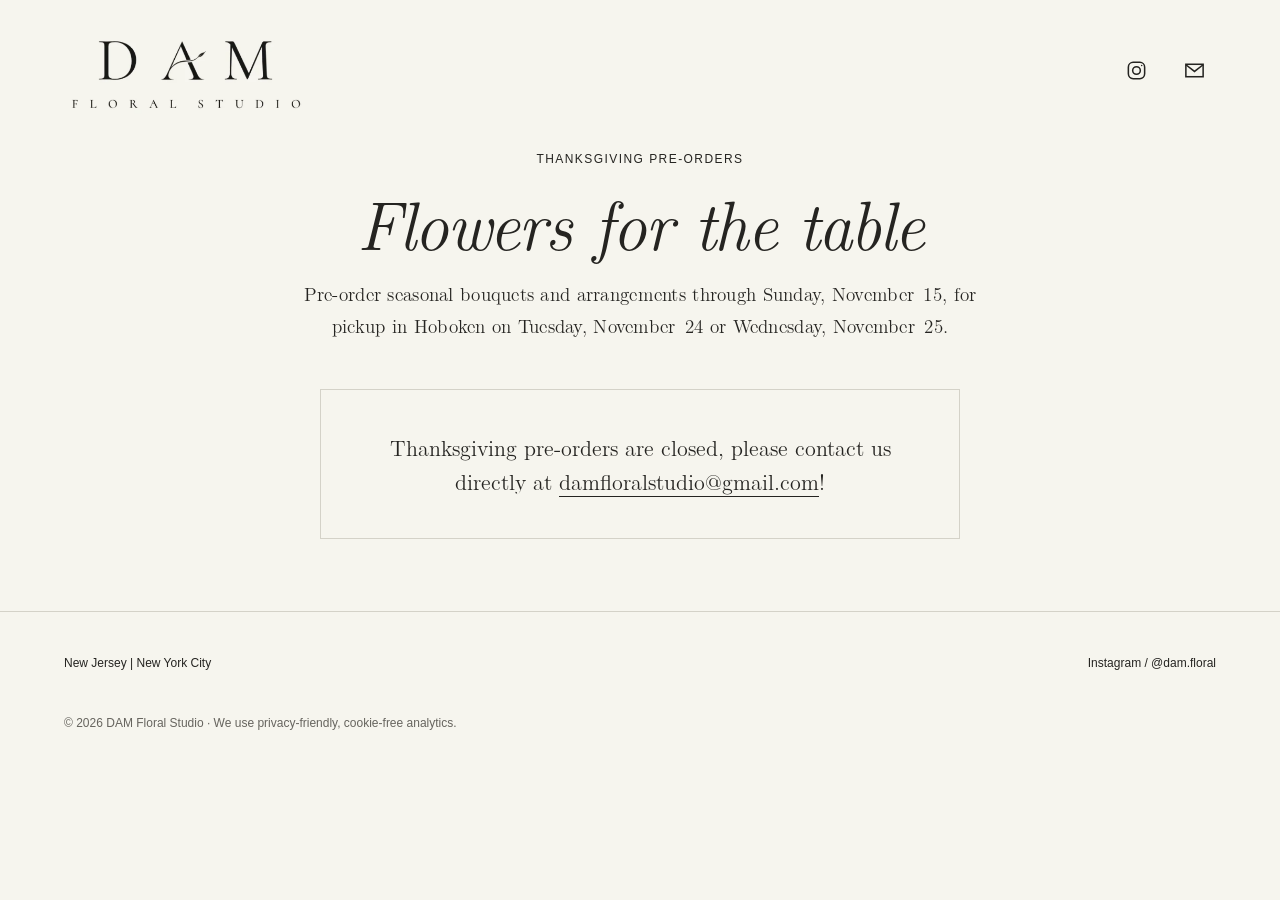
==== threads/index.html @ 6938be05 "Add damfloralstudio.com/threads short link for Threads posts Threads shortens long links and drops t" ====
<!doctype html>
<html lang="en">
<head>
<meta charset="utf-8"><meta name="viewport" content="width=device-width, initial-scale=1">
<title>DAM Floral Studio | Thanksgiving Pre-orders</title>
<meta name="robots" content="noindex">
<!-- Short link for Threads posts: forwards to the pre-order page with UTM tags so Umami counts the visit under Threads. -->
<link rel="canonical" href="https://damfloralstudio.com/thanksgiving.html">
<meta http-equiv="refresh" content="0; url=/thanksgiving.html?utm_source=threads&amp;utm_medium=social&amp;utm_campaign=thanksgiving">
<script>location.replace('/thanksgiving.html?utm_source=threads&utm_medium=social&utm_campaign=thanksgiving');</script>
<style>body{margin:0;background:#f6f5ee;color:#252421;font:16px/1.6 Arial,Helvetica,sans-serif;text-align:center;padding:60px 16px}a{color:inherit}</style>
</head>
<body>
<p><a href="/thanksgiving.html?utm_source=threads&amp;utm_medium=social&amp;utm_campaign=thanksgiving">Continue to Thanksgiving pre-orders</a></p>
</body>
</html>
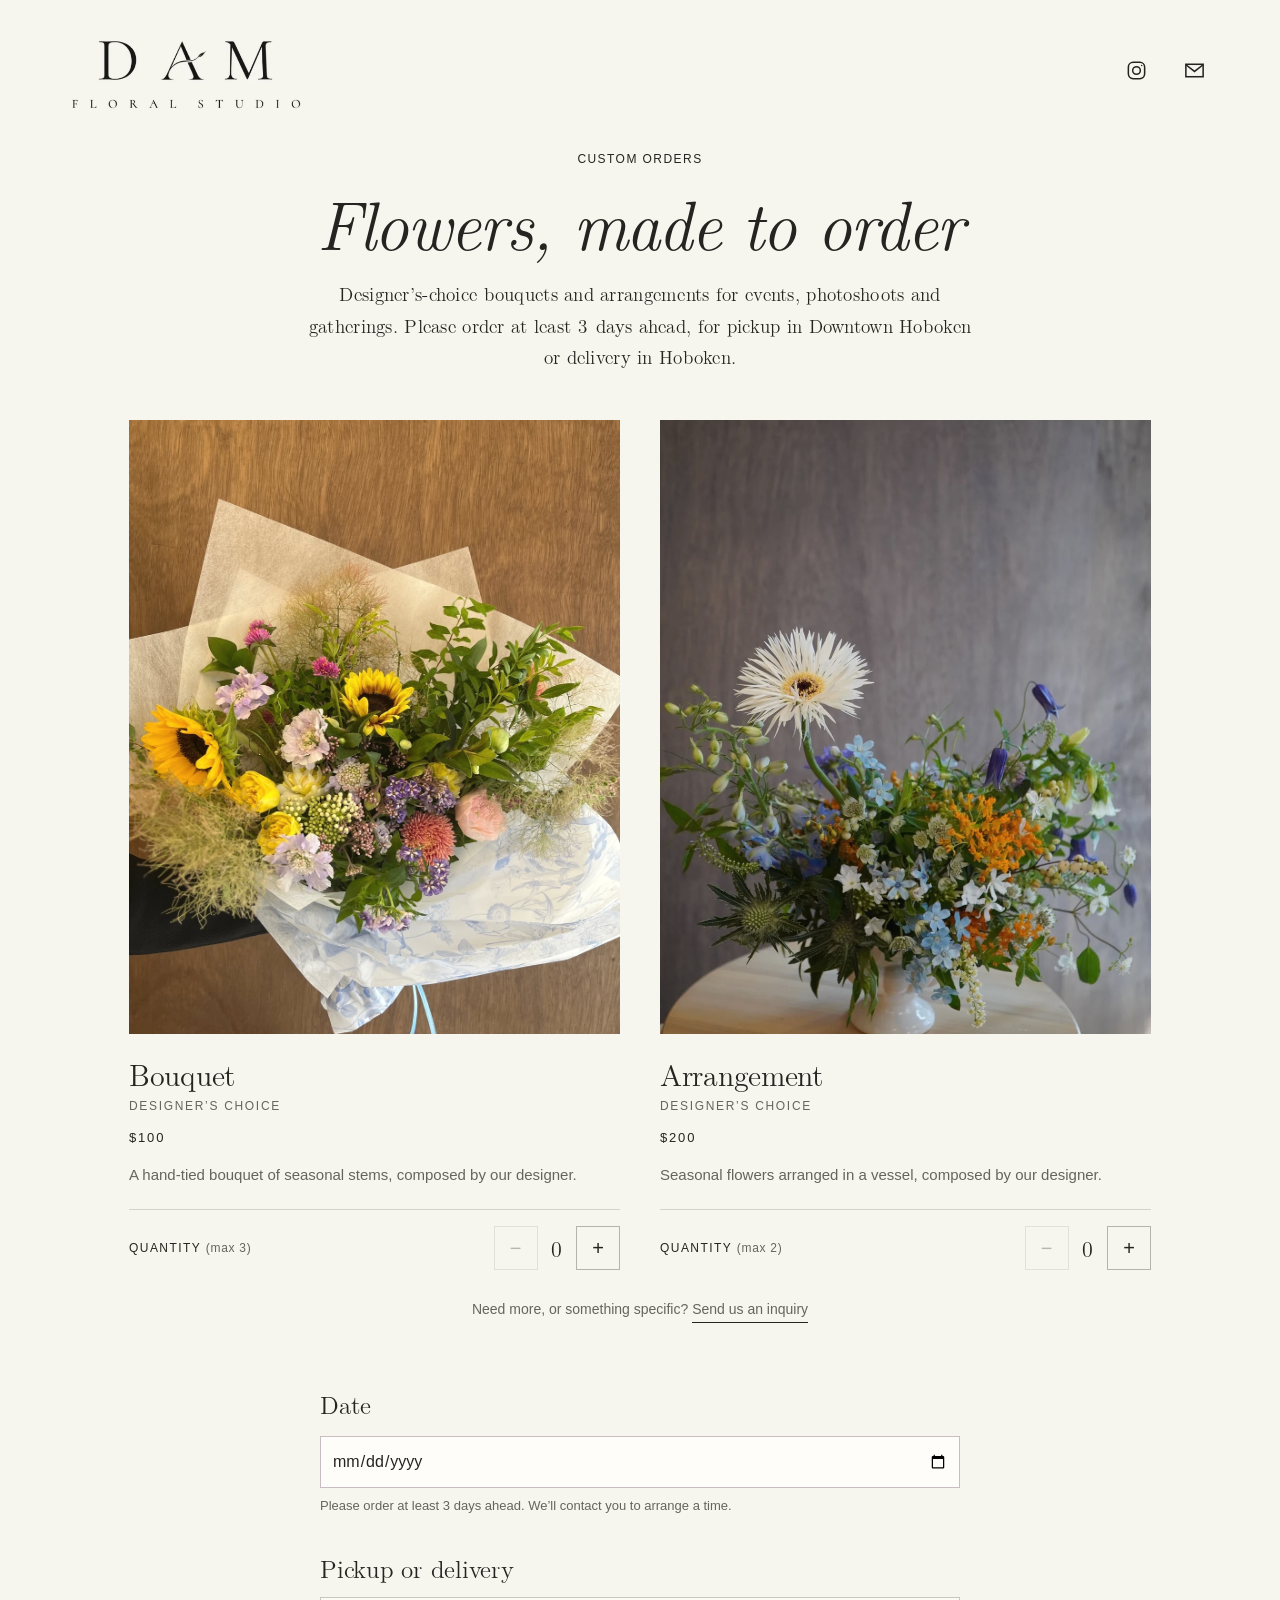
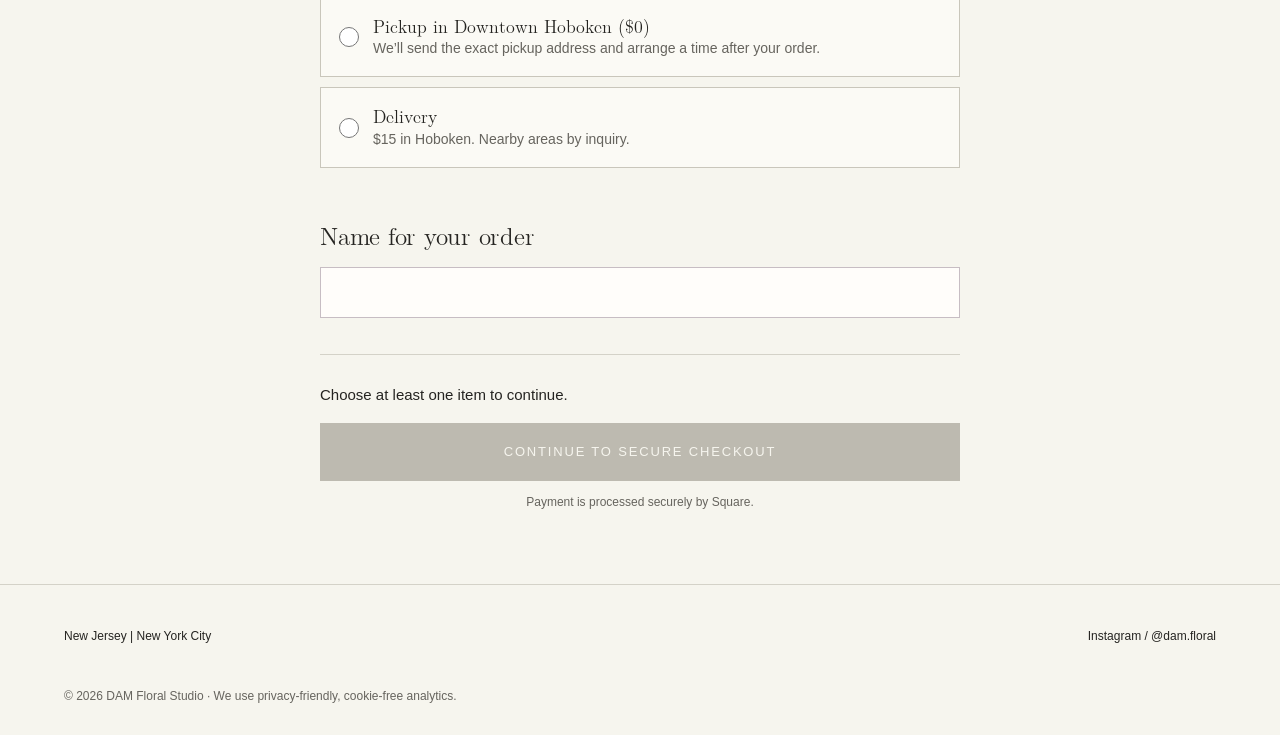
==== commit 540ea498: "Add custom order page (pickup or Hoboken delivery); retire Thanksgiving pages - order.html / order.j" ====
--- a/threads/index.html
+++ b/threads/index.html
@@ -2,15 +2,15 @@
 <html lang="en">
 <head>
 <meta charset="utf-8"><meta name="viewport" content="width=device-width, initial-scale=1">
-<title>DAM Floral Studio | Thanksgiving Pre-orders</title>
+<title>DAM Floral Studio | Order Flowers</title>
 <meta name="robots" content="noindex">
-<!-- Short link for Threads posts: forwards to the pre-order page with UTM tags so Umami counts the visit under Threads. -->
-<link rel="canonical" href="https://damfloralstudio.com/thanksgiving.html">
-<meta http-equiv="refresh" content="0; url=/thanksgiving.html?utm_source=threads&amp;utm_medium=social&amp;utm_campaign=thanksgiving">
-<script>location.replace('/thanksgiving.html?utm_source=threads&utm_medium=social&utm_campaign=thanksgiving');</script>
+<!-- Short link for Threads posts: forwards to the order page with UTM tags so Umami counts the visit under Threads. -->
+<link rel="canonical" href="https://damfloralstudio.com/order.html">
+<meta http-equiv="refresh" content="0; url=/order.html?utm_source=threads&amp;utm_medium=social&amp;utm_campaign=custom-orders">
+<script>location.replace('/order.html?utm_source=threads&utm_medium=social&utm_campaign=custom-orders');</script>
 <style>body{margin:0;background:#f6f5ee;color:#252421;font:16px/1.6 Arial,Helvetica,sans-serif;text-align:center;padding:60px 16px}a{color:inherit}</style>
 </head>
 <body>
-<p><a href="/thanksgiving.html?utm_source=threads&amp;utm_medium=social&amp;utm_campaign=thanksgiving">Continue to Thanksgiving pre-orders</a></p>
+<p><a href="/order.html?utm_source=threads&amp;utm_medium=social&amp;utm_campaign=custom-orders">Continue to order flowers</a></p>
 </body>
 </html>
